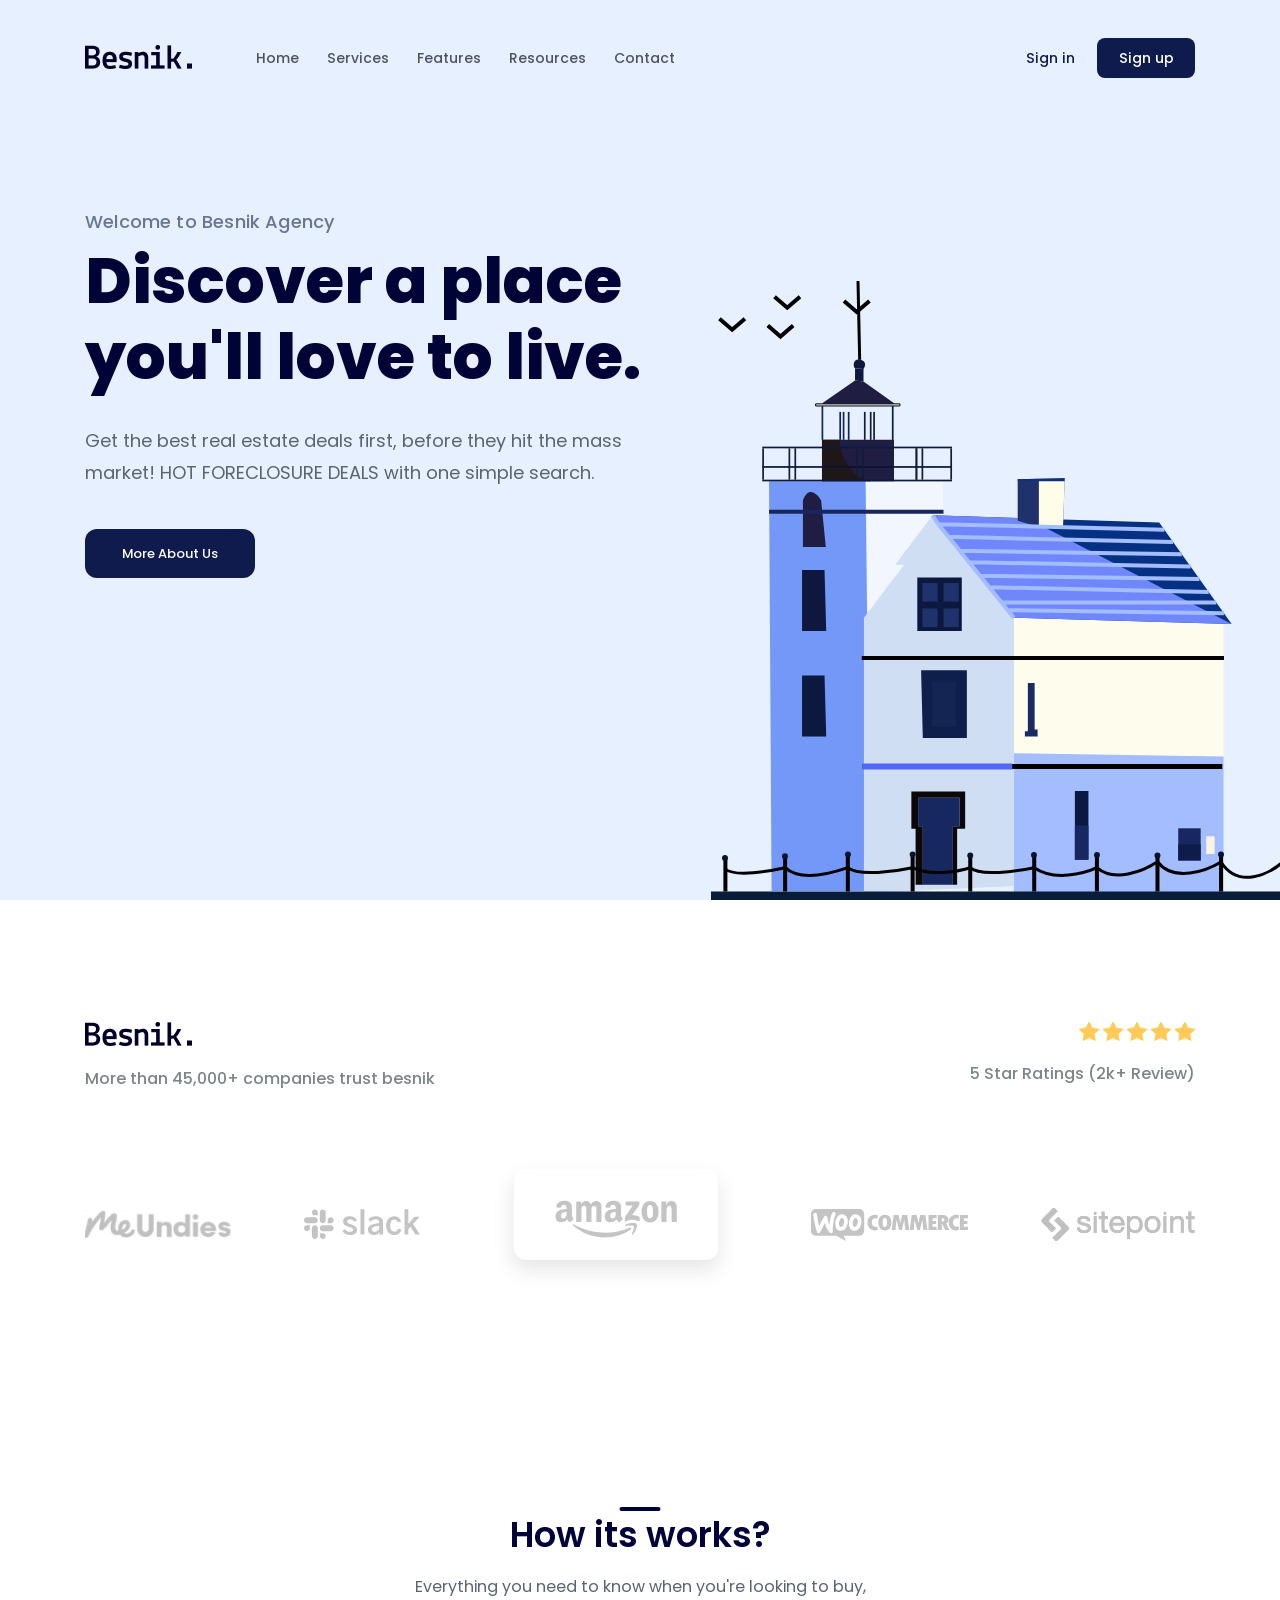
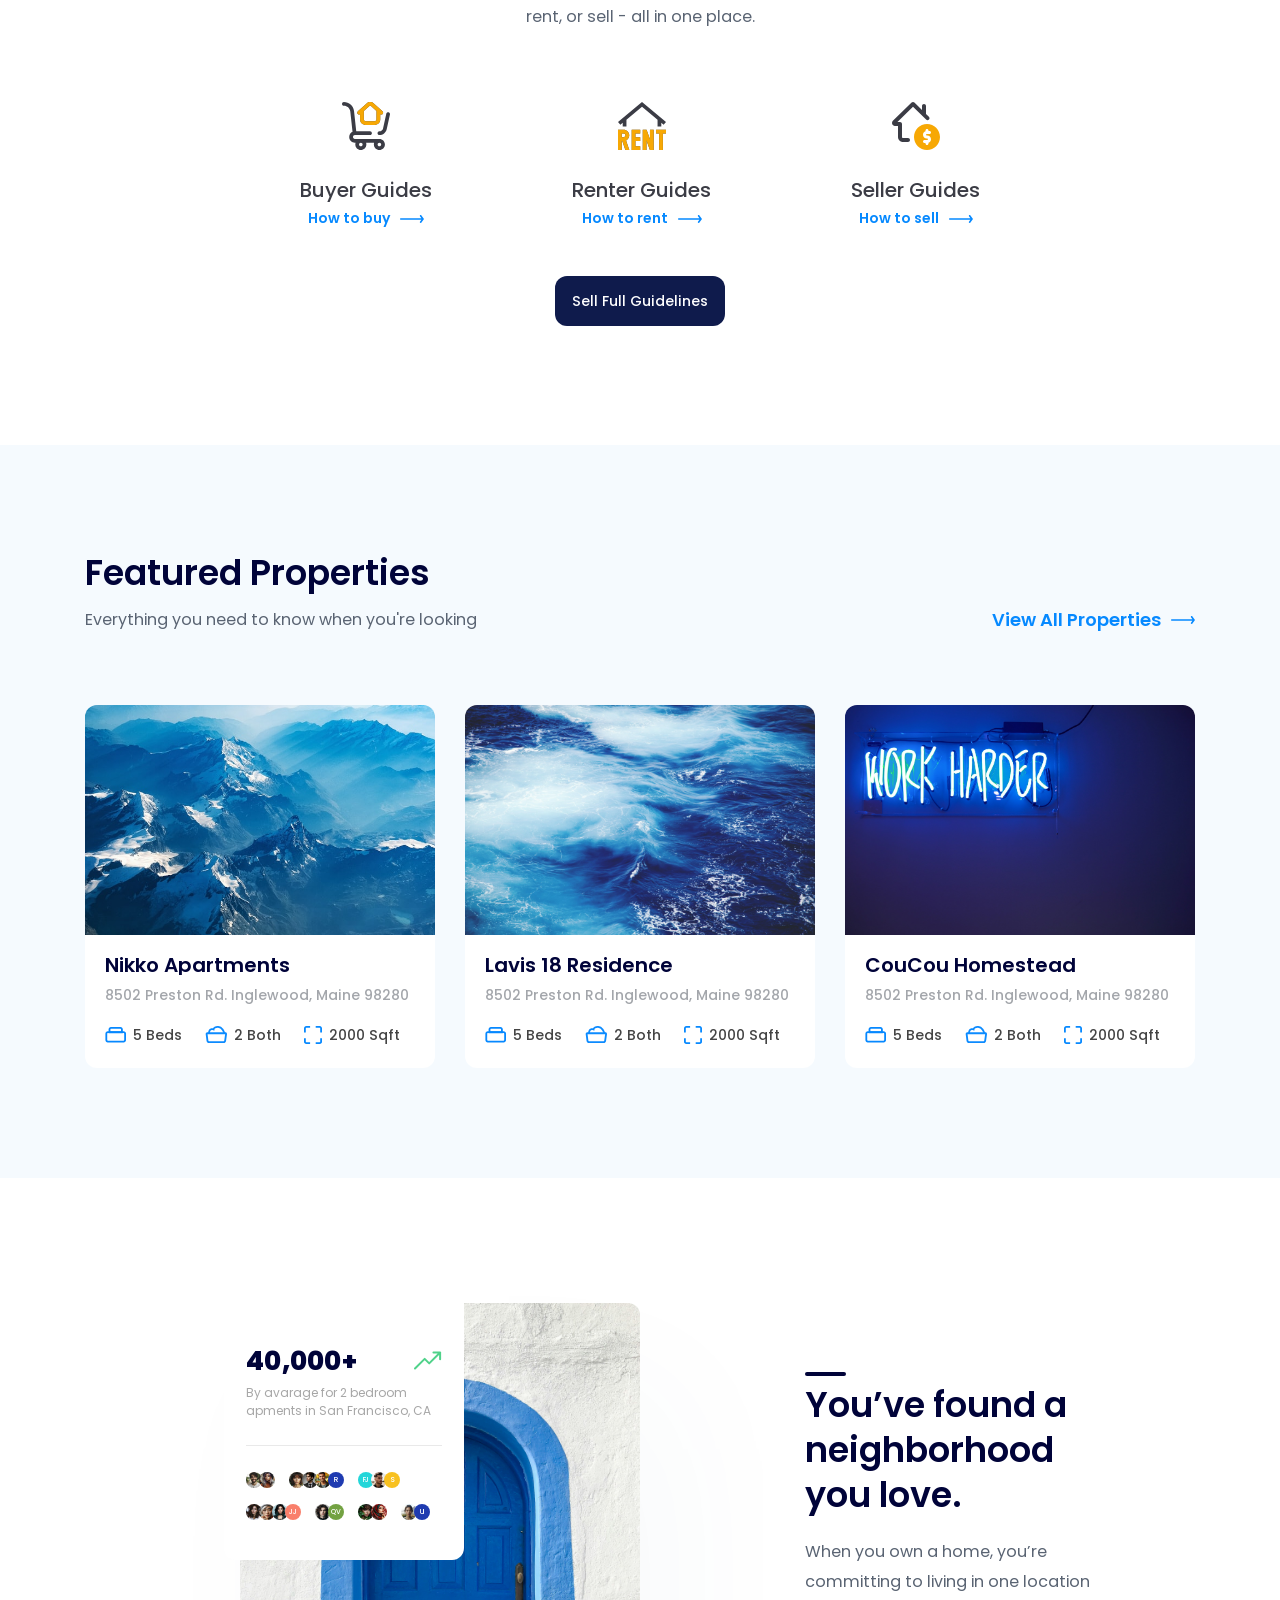
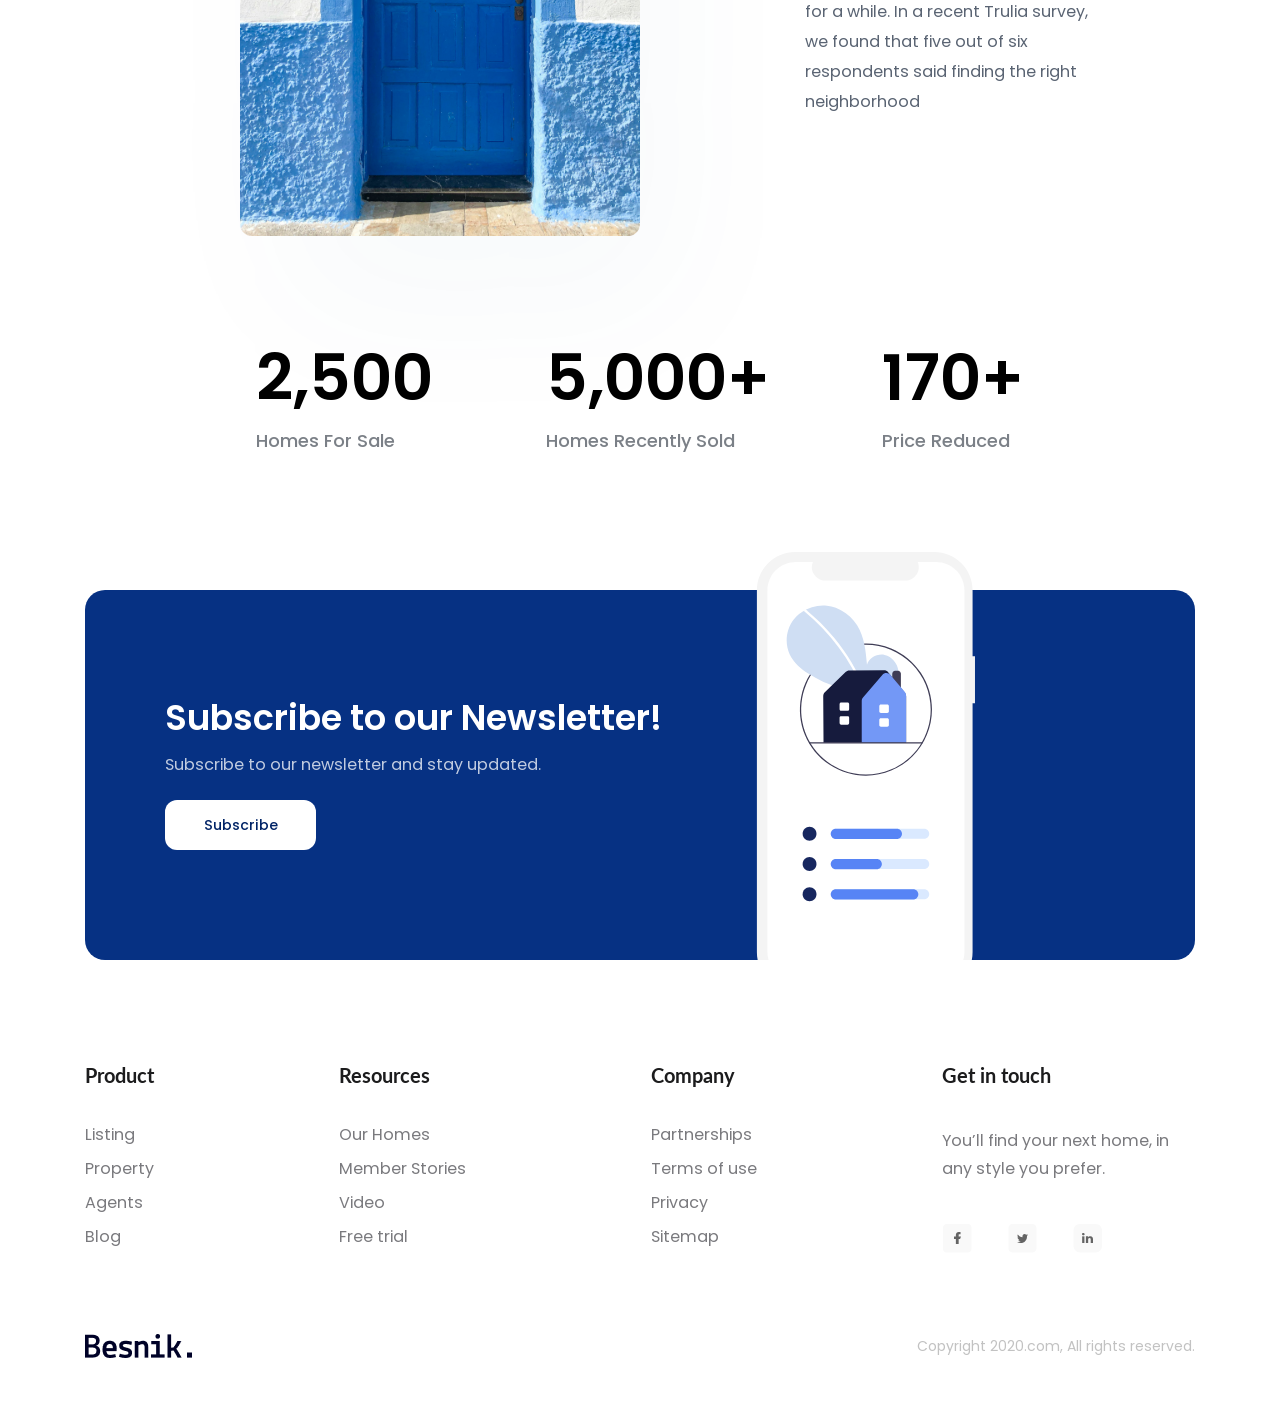
==== index.html @ 9ffd4334 "đẩy file ra ngoài file project" ====
<!DOCTYPE html>
<html lang="en">
    <head>
        <meta charset="UTF-8" />
        <meta name="viewport" content="width=device-width, initial-scale=1.0" />
        <title>F8 Project 01</title>
        <!-- reset CSS -->
        <link rel="stylesheet" href="./assets/css/reset.css" />

        <!-- emmet fonts -->
        <link rel="preconnect" href="https://fonts.googleapis.com" />
        <link rel="preconnect" href="https://fonts.gstatic.com" crossorigin />
        <link
            href="https://fonts.googleapis.com/css2?family=Lato:wght@700&display=swap"
            rel="stylesheet" />

        <link rel="stylesheet" href="./assets/fonts/stylesheet.css" />

        <!-- Style -->
        <link rel="stylesheet" href="./assets/css/styles.css" />
    </head>
    <body>
        <main>
            <!-- Header -->
            <header class="header">
                <div class="content">
                    <nav class="navbar">
                        <!-- Logo -->
                        <a href="#!" class="logo"
                            ><img src="./assets/img/logo.png" alt="Besnik."
                        /></a>

                        <!-- Navigation -->
                        <ul>
                            <li><a href="#!">Home</a></li>
                            <li><a href="#!">Services</a></li>
                            <li><a href="#!">Features</a></li>
                            <li><a href="#!">Resources</a></li>
                            <li><a href="#!">Contact</a></li>
                        </ul>

                        <!-- Action -->
                        <div class="action">
                            <a href="#!" class="action-link">Sign in</a>
                            <a href="#!" class="btn action-btn">Sign up</a>
                        </div>
                    </nav>

                    <div class="hero">
                        <div class="info">
                            <p class="sub-title">Welcome to Besnik Agency</p>
                            <h1 class="title">Discover a place you'll love to live.</h1>
                            <p class="desc">
                                Get the best real estate deals first, before they hit the mass
                                market! HOT FORECLOSURE DEALS with one simple search.
                            </p>
                            <a href="#!" class="btn hero-cta">More About Us</a>
                        </div>

                        <img
                            src="./assets/img/hero-img.svg"
                            alt="Discover a place you'll love to live."
                            class="hero-img" />
                    </div>
                </div>
            </header>

            <!-- Clients -->
            <div class="clients">
                <div class="content">
                    <div class="row">
                        <!-- logo -->
                        <img src="./assets/img/logo.png" alt="Besnik." />

                        <!-- stars -->
                        <div class="stars">
                            <img src="./assets/img/stars.svg" alt="stars" />
                        </div>
                    </div>
                    <div class="row p-row">
                        <p class="desc-left">More than 45,000+ companies trust besnik</p>
                        <p class="desc-right">5 Star Ratings (2k+ Review)</p>
                    </div>
                    <div class="logo">
                        <a href="#!"><img src="./assets/img/MeUndies.svg" alt="MeUndies logo" /></a>
                        <a href="#!"><img src="./assets/img/slack.svg" alt="slack logo" /></a>
                        <a href="#!"><img src="./assets/img/amazon.svg" alt="amazon logo" /></a>
                        <a href="#!"
                            ><img src="./assets/img/WOOCOMMERCE.svg" alt="WOOCOMMERCE logo"
                        /></a>
                        <a href="#!"
                            ><img src="./assets/img/sitepoint.svg" alt="sitepoint logo"
                        /></a>
                    </div>
                </div>
            </div>

            <!-- Guides -->
            <div class="guides">
                <div class="content">
                    <h2 class="sub-title">How its works?</h2>
                    <p class="desc">
                        Everything you need to know when you're looking to buy, rent, or sell - all
                        in one place.
                    </p>

                    <!-- List guide -->
                    <ul class="list-guide">
                        <li class="guide-item">
                            <img src="./assets/img/buyer.svg" alt="" class="icon" />
                            <h3 class="title">Buyer Guides</h3>
                            <a href="#!" class="link"
                                ><span>How to buy</span
                                ><img src="./assets/img/vector.svg" alt="" class="arrow"
                            /></a>
                        </li>
                        <li class="guide-item">
                            <img src="./assets/img/renter.svg" alt="" class="icon" />
                            <h3 class="title">Renter Guides</h3>
                            <a href="#!" class="link"
                                ><span>How to rent</span
                                ><img src="./assets/img/vector.svg" alt="" class="arrow"
                            /></a>
                        </li>
                        <li class="guide-item">
                            <img src="./assets/img/seller.svg" alt="" class="icon" />
                            <h3 class="title">Seller Guides</h3>
                            <a href="#!" class="link"
                                ><span>How to sell</span
                                ><img src="./assets/img/vector.svg" alt="" class="arrow"
                            /></a>
                        </li>
                    </ul>

                    <div class="guide-cta">
                        <a href="#!" class="btn">Sell Full Guidelines</a>
                    </div>
                </div>
            </div>

            <!-- Featured -->
            <div class="featured">
                <div class="content">
                    <header>
                        <h2 class="sub-title">Featured Properties</h2>
                        <div class="row">
                            <p class="desc">Everything you need to know when you're looking</p>
                            <a href="" class="link"
                                ><span>View All Properties</span
                                ><img src="./assets/img/vector.svg" alt="" class="arrow"
                            /></a>
                        </div>
                    </header>
                    <div class="list">
                        <!-- Featured 1 -->
                        <div class="item">
                            <a href="#!"
                                ><img
                                    src="./assets/img/featured-1.jpg"
                                    alt="Nikko Apartments"
                                    class="thumb"
                            /></a>
                            <a href="#!">
                                <div class="body">
                                    <h3 class="title line-clamp">Nikko Apartments</h3>
                                    <p class="desc line-clamp" style="--line-clamp: 3">
                                        8502 Preston Rd. Inglewood, Maine 98280
                                    </p>
                                    <div class="info">
                                        <img src="./assets/img/bed.svg" alt="" class="icon" />
                                        <span class="label">5 Beds</span>

                                        <img src="./assets/img/both.svg" alt="" class="icon" />
                                        <span class="label">2 Both</span>

                                        <img src="./assets/img/Sqft.svg" alt="" class="icon" />
                                        <span class="label">2000 Sqft</span>
                                    </div>
                                </div>
                            </a>
                        </div>

                        <!-- Featured 2 -->
                        <div class="item">
                            <a href="#!"
                                ><img
                                    src="./assets/img/featured-2.jpg"
                                    alt="Lavis 18 Residence"
                                    class="thumb"
                            /></a>
                            <a href="#!">
                                <div class="body">
                                    <h3 class="title line-clamp">Lavis 18 Residence</h3>
                                    <p class="desc line-clamp" style="--line-clamp: 3">
                                        8502 Preston Rd. Inglewood, Maine 98280
                                    </p>
                                    <div class="info">
                                        <img src="./assets/img/bed.svg" alt="" class="icon" />
                                        <span class="label">5 Beds</span>

                                        <img src="./assets/img/both.svg" alt="" class="icon" />
                                        <span class="label">2 Both</span>

                                        <img src="./assets/img/Sqft.svg" alt="" class="icon" />
                                        <span class="label">2000 Sqft</span>
                                    </div>
                                </div>
                            </a>
                        </div>

                        <!-- Featured 3 -->
                        <div class="item">
                            <a href="#!"
                                ><img
                                    src="./assets/img/featured-3.jpg"
                                    alt="CouCou Homestead"
                                    class="thumb"
                            /></a>
                            <a href="#!">
                                <div class="body">
                                    <h3 class="title line-clamp">CouCou Homestead</h3>
                                    <p class="desc line-clamp" style="--line-clamp: 3">
                                        8502 Preston Rd. Inglewood, Maine 98280
                                    </p>
                                    <div class="info">
                                        <img src="./assets/img/bed.svg" alt="" class="icon" />
                                        <span class="label">5 Beds</span>

                                        <img src="./assets/img/both.svg" alt="" class="icon" />
                                        <span class="label">2 Both</span>

                                        <img src="./assets/img/Sqft.svg" alt="" class="icon" />
                                        <span class="label">2000 Sqft</span>
                                    </div>
                                </div>
                            </a>
                        </div>
                    </div>
                </div>
            </div>

            <!-- Stats -->
            <div class="stats">
                <div class="content">
                    <div class="row">
                        <div class="img-block">
                            <img
                                class="image"
                                src="./assets/img/stats.jpg"
                                alt="You’ve found a neighborhood you love." />

                            <!-- Trend -->
                            <div class="stats-trend">
                                <div class="row">
                                    <strong class="value">40,000+</strong>
                                    <img src="./assets/img/trenduparrow.svg" alt="" class="icon" />
                                </div>
                                <p class="desc">
                                    By avarage for 2 bedroom apments in San Francisco, CA
                                </p>
                                <div class="separate"></div>

                                <!-- avatar -->
                                <div class="avatar-block">
                                    <div class="avatar-group">
                                        <img
                                            src="./assets/img/avatar-1.jpg"
                                            alt=""
                                            class="avatar" />
                                        <img
                                            src="./assets/img/avatar-2.jpg"
                                            alt=""
                                            class="avatar" />
                                    </div>
                                    <div class="avatar-group">
                                        <img
                                            src="./assets/img/avatar-3.jpg"
                                            alt=""
                                            class="avatar" />
                                        <img
                                            src="./assets/img/avatar-4.jpg"
                                            alt=""
                                            class="avatar" />
                                        <img
                                            src="./assets/img/avatar-5.jpg"
                                            alt=""
                                            class="avatar" />
                                        <div class="avatar" style="--bg-color: #1f3bb1">R</div>
                                    </div>
                                    <div class="avatar-group">
                                        <div class="avatar" style="--bg-color: #24d6d9">FJ</div>
                                        <img
                                            src="./assets/img/avatar-6.jpg"
                                            alt=""
                                            class="avatar" />
                                        <div class="avatar" style="--bg-color: #f8c120">S</div>
                                    </div>
                                    <div class="avatar-group">
                                        <img
                                            src="./assets/img/avatar-7.jpg"
                                            alt=""
                                            class="avatar" />
                                        <img
                                            src="./assets/img/avatar-8.jpg"
                                            alt=""
                                            class="avatar" />
                                        <img
                                            src="./assets/img/avatar-9.jpg"
                                            alt=""
                                            class="avatar" />
                                        <div class="avatar" style="--bg-color: #f97f6b">JJ</div>
                                    </div>
                                    <div class="avatar-group">
                                        <img
                                            src="./assets/img/avatar-10.jpg"
                                            alt=""
                                            class="avatar" />
                                        <div class="avatar" style="--bg-color: #73a242">QV</div>
                                    </div>
                                    <div class="avatar-group">
                                        <img
                                            src="./assets/img/avatar-11.jpg"
                                            alt=""
                                            class="avatar" />
                                        <img
                                            src="./assets/img/avatar-12.jpg"
                                            alt=""
                                            class="avatar" />
                                    </div>
                                    <div class="avatar-group">
                                        <img
                                            src="./assets/img/avatar-13.jpg"
                                            alt=""
                                            class="avatar" />
                                        <div class="avatar" style="--bg-color: #1f3bb0">UI</div>
                                    </div>
                                </div>
                            </div>
                        </div>
                        <div class="info">
                            <h2 class="sub-title">You’ve found a neighborhood you love.</h2>
                            <p class="desc">
                                When you own a home, you’re committing to living in one location for
                                a while. In a recent Trulia survey, we found that five out of six
                                respondents said finding the right neighborhood
                            </p>
                        </div>
                    </div>

                    <div class="row row-qty">
                        <div class="qty-item">
                            <strong class="qty">2,500</strong>
                            <p class="qty-desc">Homes For Sale</p>
                        </div>
                        <div class="qty-item">
                            <strong class="qty">5,000+</strong>
                            <p class="qty-desc">Homes Recently Sold</p>
                        </div>
                        <div class="qty-item">
                            <strong class="qty">170+</strong>
                            <p class="qty-desc">Price Reduced</p>
                        </div>
                    </div>
                </div>
            </div>

            <!-- Subscription -->
            <div class="subscription">
                <div class="content">
                    <div class="body">
                        <div class="info">
                            <h2 class="sub-title line-clamp">Subscribe to our Newsletter!</h2>
                            <p class="desc line-clamp" style="--line-clamp: 3">
                                Subscribe to our newsletter and stay updated.
                            </p>
                            <a href="#!" class="btn">Subscribe</a>
                        </div>
                        <img src="./assets/img/home-phone.svg" alt="Subscribe to our Newsletter!" />
                    </div>
                </div>
            </div>

            <!-- Footer -->
            <footer class="footer">
                <div class="content">
                    <div class="row row-top">
                        <!-- product -->
                        <div class="column">
                            <h3 class="heading">Product</h3>
                            <ul class="list">
                                <li class="item"><a href="#!">Listing</a></li>
                                <li class="item"><a href="#!">Property</a></li>
                                <li class="item"><a href="#!">Agents</a></li>
                                <li class="item"><a href="#!">Blog</a></li>
                            </ul>
                        </div>

                        <!-- resources -->
                        <div class="column">
                            <h3 class="heading">Resources</h3>
                            <ul class="list">
                                <li class="item"><a href="#!">Our Homes</a></li>
                                <li class="item"><a href="#!">Member Stories</a></li>
                                <li class="item"><a href="#!">Video</a></li>
                                <li class="item"><a href="#!">Free trial</a></li>
                            </ul>
                        </div>

                        <!-- company -->
                        <div class="column">
                            <h3 class="heading">Company</h3>
                            <ul class="list">
                                <li class="item"><a href="#!">Partnerships</a></li>
                                <li class="item"><a href="#!">Terms of use</a></li>
                                <li class="item"><a href="#!">Privacy</a></li>
                                <li class="item"><a href="#!">Sitemap</a></li>
                            </ul>
                        </div>

                        <!-- get in touch -->
                        <div class="column">
                            <h3 class="heading">Get in touch</h3>
                            <p class="desc">You’ll find your next home, in any style you prefer.</p>
                            <div class="social">
                                <a href="#!" class="social-link">
                                    <img src="./assets/img/Facebook-icon.svg" alt="facebook" />
                                </a>
                                <a href="#!" class="social-link">
                                    <img src="./assets/img/twitter-icon.svg" alt="twitter" />
                                </a>
                                <a href="#!" class="social-link">
                                    <img src="./assets/img/lindedin-icon.svg" alt="linkedin" />
                                </a>
                            </div>
                        </div>
                    </div>

                    <div class="row row-bottom">
                        <img src="./assets/img/logo.png" alt="Besnik." class="logo" />
                        <p class="copyright">Copyright 2020.com, All rights reserved.</p>
                    </div>
                </div>
            </footer>
        </main>
    </body>
</html>
---- assets/fonts/stylesheet.css ----
/* ============ Poppins ============= */

@font-face {
    font-family: 'Poppins';
    src: url('poppins/Poppins-BlackItalic.woff2') format('woff2'),
        url('poppins/Poppins-BlackItalic.woff') format('woff');
    font-weight: 900;
    font-style: italic;
    font-display: swap;
}

@font-face {
    font-family: 'Poppins';
    src: url('poppins/Poppins-Bold.woff2') format('woff2'),
        url('poppins/Poppins-Bold.woff') format('woff');
    font-weight: bold;
    font-style: normal;
    font-display: swap;
}

@font-face {
    font-family: 'Poppins';
    src: url('poppins/Poppins-BoldItalic.woff2') format('woff2'),
        url('poppins/Poppins-BoldItalic.woff') format('woff');
    font-weight: bold;
    font-style: italic;
    font-display: swap;
}

@font-face {
    font-family: 'Poppins';
    src: url('poppins/Poppins-ExtraBold.woff2') format('woff2'),
        url('poppins/Poppins-ExtraBold.woff') format('woff');
    font-weight: bold;
    font-style: normal;
    font-display: swap;
}

@font-face {
    font-family: 'Poppins';
    src: url('poppins/Poppins-ExtraBoldItalic.woff2') format('woff2'),
        url('poppins/Poppins-ExtraBoldItalic.woff') format('woff');
    font-weight: bold;
    font-style: italic;
    font-display: swap;
}

@font-face {
    font-family: 'Poppins';
    src: url('poppins/Poppins-ExtraLight.woff2') format('woff2'),
        url('poppins/Poppins-ExtraLight.woff') format('woff');
    font-weight: 200;
    font-style: normal;
    font-display: swap;
}

@font-face {
    font-family: 'Poppins';
    src: url('poppins/Poppins-ExtraLightItalic.woff2') format('woff2'),
        url('poppins/Poppins-ExtraLightItalic.woff') format('woff');
    font-weight: 200;
    font-style: italic;
    font-display: swap;
}

@font-face {
    font-family: 'Poppins';
    src: url('poppins/Poppins-Italic.woff2') format('woff2'),
        url('poppins/Poppins-Italic.woff') format('woff');
    font-weight: normal;
    font-style: italic;
    font-display: swap;
}

@font-face {
    font-family: 'Poppins';
    src: url('poppins/Poppins-Light.woff2') format('woff2'),
        url('poppins/Poppins-Light.woff') format('woff');
    font-weight: 300;
    font-style: normal;
    font-display: swap;
}

@font-face {
    font-family: 'Poppins';
    src: url('poppins/Poppins-LightItalic.woff2') format('woff2'),
        url('poppins/Poppins-LightItalic.woff') format('woff');
    font-weight: 300;
    font-style: italic;
    font-display: swap;
}

@font-face {
    font-family: 'Poppins';
    src: url('poppins/Poppins-Medium.woff2') format('woff2'),
        url('poppins/Poppins-Medium.woff') format('woff');
    font-weight: 500;
    font-style: normal;
    font-display: swap;
}

@font-face {
    font-family: 'Poppins';
    src: url('poppins/Poppins-MediumItalic.woff2') format('woff2'),
        url('poppins/Poppins-MediumItalic.woff') format('woff');
    font-weight: 500;
    font-style: italic;
    font-display: swap;
}

@font-face {
    font-family: 'Poppins';
    src: url('poppins/Poppins-Regular.woff2') format('woff2'),
        url('poppins/Poppins-Regular.woff') format('woff');
    font-weight: normal;
    font-style: normal;
    font-display: swap;
}

@font-face {
    font-family: 'Poppins';
    src: url('poppins/Poppins-SemiBold.woff2') format('woff2'),
        url('poppins/Poppins-SemiBold.woff') format('woff');
    font-weight: 600;
    font-style: normal;
    font-display: swap;
}

@font-face {
    font-family: 'Poppins';
    src: url('poppins/Poppins-SemiBoldItalic.woff2') format('woff2'),
        url('poppins/Poppins-SemiBoldItalic.woff') format('woff');
    font-weight: 600;
    font-style: italic;
    font-display: swap;
}

@font-face {
    font-family: 'Poppins';
    src: url('poppins/Poppins-Thin.woff2') format('woff2'),
        url('poppins/Poppins-Thin.woff') format('woff');
    font-weight: 100;
    font-style: normal;
    font-display: swap;
}

@font-face {
    font-family: 'Poppins';
    src: url('poppins/Poppins-ThinItalic.woff2') format('woff2'),
        url('poppins/Poppins-ThinItalic.woff') format('woff');
    font-weight: 100;
    font-style: italic;
    font-display: swap;
}

@font-face {
    font-family: 'Poppins';
    src: url('poppins/Poppins-Black.woff2') format('woff2'),
        url('poppins/Poppins-Black.woff') format('woff');
    font-weight: 900;
    font-style: normal;
    font-display: swap;
}
---- assets/css/styles.css ----
* {
    box-sizing: border-box;
}

:root {
    --primary-color: #0F1B4C;
}

html {
    font-size: 62.5%;
}

body {
    font-size: 1.6rem;
    font-family: "Poppins", "sans-serif";
}

/* Common */
a {
    text-decoration: none;
}

.line-clamp {
    display: -webkit-box;
    -webkit-line-clamp: (--line-clamp, 2);
    -webkit-box-orient: vertical;
    overflow: hidden;
}

.content {
    width: 1110px;
    max-width: calc(100% - 48px);
    margin-left: auto;
    margin-right: auto;
}

.btn {
    display: inline-block;
    min-width: 98px;
    flex-shrink: 0;
    border-radius: 12px;
    background: var(--primary-color);
    color: #FFF;
    text-align: center;
    font-size: 1.4rem;
    font-weight: 500;
    padding: 18px 16px;
}

.btn:hover {
    opacity: 0.8;
}

/* ===== Header ===== */

.header {
    height: 100vh;
    position: relative;
    background-color: #E6F0FF;
}

.navbar {
    display: flex;
    align-items: center;
    padding-top: 38px;
}

.navbar ul {
    display: flex;
    margin-left: 50px;
}

.navbar .action {
    margin-left: auto;
}

.navbar ul a {
    font-size: 1.4rem;
    font-weight: 500;
    color: #4F5361;
    padding: 8px 14px;
}

.navbar ul a:hover {
    text-decoration: underline;
}

.navbar .action-link {
    color: var(--primary-color);
    font-size: 1.4rem;
    font-weight: 500;
}

.navbar .action-btn {
    padding: 13px 16px;
    margin-left: 18px;
    border-radius: 8px;
}

.hero {
    margin-top: 130px;
}

.hero .info {
    width: 51%;
}

.hero .sub-title {
    color: #687691;
    font-size: 1.8rem;
    font-weight: 500;
    line-height: 1.5;
    letter-spacing: 0.018rem; 
}

.hero .title {
    color: #000336;
    font-size: 6.3rem;
    font-weight: 650;
    line-height: 7.6rem;
    margin-top: 8px;
}

.hero .desc {
    color: #5A6473;
    font-size: 1.8rem;
    font-weight: 400;
    line-height: 3.2rem;
    margin-top: 3rem;
}

.hero-cta {
    min-width: 17rem;
    margin-top: 4rem;
    font-size: 1.3rem;
}

.hero-img {
    position: absolute;
    right: calc((100vw - 1110px) / 2 - 100px);
    bottom: 0;    
}


/* ===== Clients ===== */

.clients {
    margin-top: 7.9rem;
    padding: 4.3rem 0 6.4rem;
}

.clients .row {
    display: flex;
    justify-content: space-between;
}

.clients .p-row {
    color: #7D8589;
    font-size: 1.6rem;
    font-weight: 500;
    line-height: 2rem;
}

.clients .desc-left {
    margin-top: 2.3rem;
}

.clients .desc-right {
    margin-top: 1.8rem;
}

.clients .logo {
    display: flex;
    align-items: center;
    justify-content: space-between;
    margin-top: 7rem;
}

/* ===== Guides ===== */

.guides {
    margin-top: 8.1rem;
    padding: 7.9rem 0;
}

.guides .sub-title {
    color: #000339;
    position: relative;
    text-align: center;
    font-size: 3.5rem;
    font-weight: 600;
    line-height: 3.5rem;
}

.guides .sub-title::before {
    position: absolute;
    content: "";
    display: inline-block;
    top: -1rem;
    left: 50%;
    transform: translateX(-50%);
    width: 4.1rem;
    height: 0.4rem;
    border-radius: 1.2rem;
    background: #000339;
}

.guides .desc {
    width: 45.9rem;
    max-width: 100%;
    margin: 2rem auto 0;
    color: #5A6473;
    text-align: center;
    font-size: 1.6rem;
    font-weight: 400;
    line-height: 3rem;
}

.list-guide {
    display: flex;
    justify-content: center;
    margin-top: 7rem;
}

.guide-item {
    text-align: center;
    margin: 0   7rem;
}

.guide-item .title {
    margin-top: 2.6rem;
    color: #3B3C45;
    font-size: 2rem;
    font-weight: 500;
    line-height: 2.2rem;
}

.guide-item .link {
    display: inline-block;
    margin-top: 1rem;
    color: #0689FF;
    font-size: 1.4rem;
    font-weight: 600;
}

.guide-item .arrow {
    margin-left: 1rem;
}

.guide-cta {
    display: flex;
    justify-content: center;
    margin-top: 5rem;
}

.guide-cta .btn {
    min-width: 170px;
}

/* ===== Featured ===== */

.featured {
    margin-top: 4rem;
    padding: 11rem 0;
    background: #F5FAFE;
}

.featured .sub-title {
    color: #000339;
    font-size: 3.5rem;
    font-weight: 600;
    line-height: 3.5rem;
}

.featured .row {
    display: flex;
    justify-content: space-between;
    margin-top: 1.5rem;
}

.featured .row .desc {
    color: #5A6473;
    font-size: 1.6rem;
    font-weight: 400;
    line-height: 3rem;
}

.featured .row .link {
    display: flex;
    align-items: center;
    color: #0689FF;
    font-size: 1.8rem;
    font-weight: 600;
}

.featured .link .arrow {
    margin-left: 1rem;
}

.featured .list {
    display: flex;
    gap: 3rem;
    margin-top: 7rem;
}

.featured .item {
    flex: 1;
    background-color: #FFF;
    border-radius: 1.2rem;
}

.featured .item .thumb {
    width: 100%;
    height: 23rem;
    object-fit: cover;
    border-top-right-radius: 1.2rem;
    border-top-left-radius: 1.2rem;
}

.featured .item .body {
    padding: 1.7rem 2rem 2.4rem;
}

.featured .item .title {
    color: #000339;
    font-size: 2rem;
    font-weight: 600;
    line-height: 2rem;
}

.featured .item .desc {
    margin-top: 1rem;
    color: #A3A6AB;
    font-size: 1.4rem;
    font-weight: 500;
    line-height: normal;
    word-break: break-all;
}

.featured .item .info {
    display: flex;
    align-items: center;
    margin-top: 2rem;
}

.featured .item .icon:not(:first-child) {
    margin-left: 2.3rem;
}

.featured .item .label {
    margin-left: 0.7rem;
    color: #444;
    font-size: 1.4rem;
    font-weight: 500;
}

/* ===== Stats ===== */

.stats {
    margin-top: 7.5rem;
    padding: 5rem 20rem;
}

.stats .content {
    width: 104.8rem;
}

.stats .row {
    display: flex;
}

.stats .img-block,
.stats .info {
    width: 50%;
}

.stats .img-block {
    position: relative;
}

.stats .img-block .image {
    width: 40rem;
    hight: 46rem;
    object-fit: cover;
    border-radius: 1.2rem;
    background: url(<path-to-image>) lightgray 0px -79.595px / 100% 117.792% no-repeat;
    box-shadow: 40px 80px 155px 0px rgba(30, 103, 113, 0.03);
    display: block;
    margin-left: auto;
}

.stats-trend {
    position: absolute;
    top: 0;
    left: 0;
    width: 24rem;
    padding: 45px 22px 40px;
    border-radius: 0rem 0rem 1.2rem 1.2rem;
    background: #FfF;
}

.stats-trend .value {
    color: #000339;
    font-size: 2.6rem;
    font-weight: 700;
    line-height: 2.6rem;
    letter-spacing: 0.026rem;
}

.stats-trend .icon {
    margin-left: auto;
}

.stats-trend .desc {
    margin-top: 1rem;
    color: #A7A7A7;
    font-size: 1.2rem;
    font-weight: 400;
    line-height: 1.8rem;
}

.stats-trend .separate {
    margin-top: 2.5rem;
    height: 0.12rem;
    background: #E9E9E9;
}

.stats .avatar-block {
    display: flex;
    flex-wrap: wrap;
    gap: 16px 14px;
    margin-top: 26px;
}

.stats .avatar-group {
    display: flex;
}

.stats .avatar {
    width: 16px;
    height: 16px;
    margin-left: -3px;
    object-fit: cover;
    border-radius: 50%;
    background: var(--bg-color, #fff);
    font-weight: 450;
    font-size: 0.7rem;
    line-height: 16px;
    text-align: center;
    letter-spacing: -0.02em;
    color: #ffffff;
}

.stats .avatar:first-child {
    margin-left: 0;
}

.stats .info {
    padding: 79px 0 0 165px;
}

.stats .sub-title {
    position: relative;
    width: 27rem;
    color: #000339;
    font-size: 3.5rem;
    font-weight: 600;
    line-height: 4.5rem;
}

.stats .sub-title::before {
    position: absolute;
    content: "";
    left: auto;
    top: -1rem;
    width: 4.1rem;
    height: 0.4rem;
    display: block;
    border-radius: 1.2rem;
    background: #000339;
}

.stats .info .desc {
    margin-top: 2rem;
    color: #5A6473;
    width: 30.9rem;
    font-size: 1.6rem;
    font-weight: 400;
    line-height: 3rem;
}

.stats .row-qty {
    margin-top: 11rem;
    justify-content: space-between;
    padding: 0  3.2rem;
}

.stats .qty {
    color: #000;
    font-size: 6.4rem;
    font-weight: 600;
}

.stats .qty-desc {
    margin-top: 2.2rem;
    color: #7B8087;
    font-size: 1.8rem;
    font-weight: 500;
}

/* ===== Subscription ===== */

.subscription {
    margin-top: 9rem;
}

.subscription .body {
    position: relative;
    display: flex;
    align-items: center;
    height: 37rem;
    border-radius: 2rem;
    background: #063183;
}

.subscription .info {
    width: 67rem;
    padding: 0 8rem;
}

.subscription .sub-title {
    color: #FFF;
    font-size: 3.5rem;
    font-weight: 600;
    line-height: 3.5rem;
}

.subscription .desc {
    margin-top: 1.5rem;
    color: #FFF;
    font-size: 1.6rem;
    font-weight: 400;
    line-height: 3rem;
    opacity: 0.75;
}

.subscription .info .btn {
    margin-top: 2rem;
    min-width: 15.1rem;
    background: #FFF;
    color: #002366;
}

.subscription img {
    position: absolute;
    bottom: 0;
    right: 22rem;
}

/* ===== Footer ===== */

.footer {
    margin-top: 5.5rem;
    padding: 5rem 0 5.5rem;
}

.footer .row {
    display: flex;
}

.footer .row-top {
    gap: 18.5rem;
}

.footer .heading {
    color: #1C1C1D;
    font-family: "Lato", "sans-serif";
    font-size: 2rem;
    font-weight: 700;
}

.footer .list, .footer .desc {
    margin-top: 4.2rem;
}

.footer .item {
    margin-top: 1.8rem;
}

.footer .item a, .footer .desc {
    color: #7A7A7E;
    font-size: 1.6rem;
    font-weight: 400;
    white-space: nowrap;
}

.footer .desc {
    white-space: normal;
    line-height: 2.8rem;
}

.footer .social {
    display: flex;
    margin-top: 4rem;
}

.footer .social-link {
    display: flex;
    justify-content: center;
    align-items: center;
    margin-right: 3.5rem;
    width: 3rem;
    height: 3rem;
    border-radius: 3px;
}

.footer .social-link:hover {
    background: #ebebeb;
    border-radius: 3px;
}

.footer .row-bottom {
    display: flex;
    align-items: center;
    justify-content: space-between;
    margin-top: 81px;
}

.footer .copyright {
    font-weight: 400;
    font-size: 1.4rem;
    color: #c2c2c2;
}
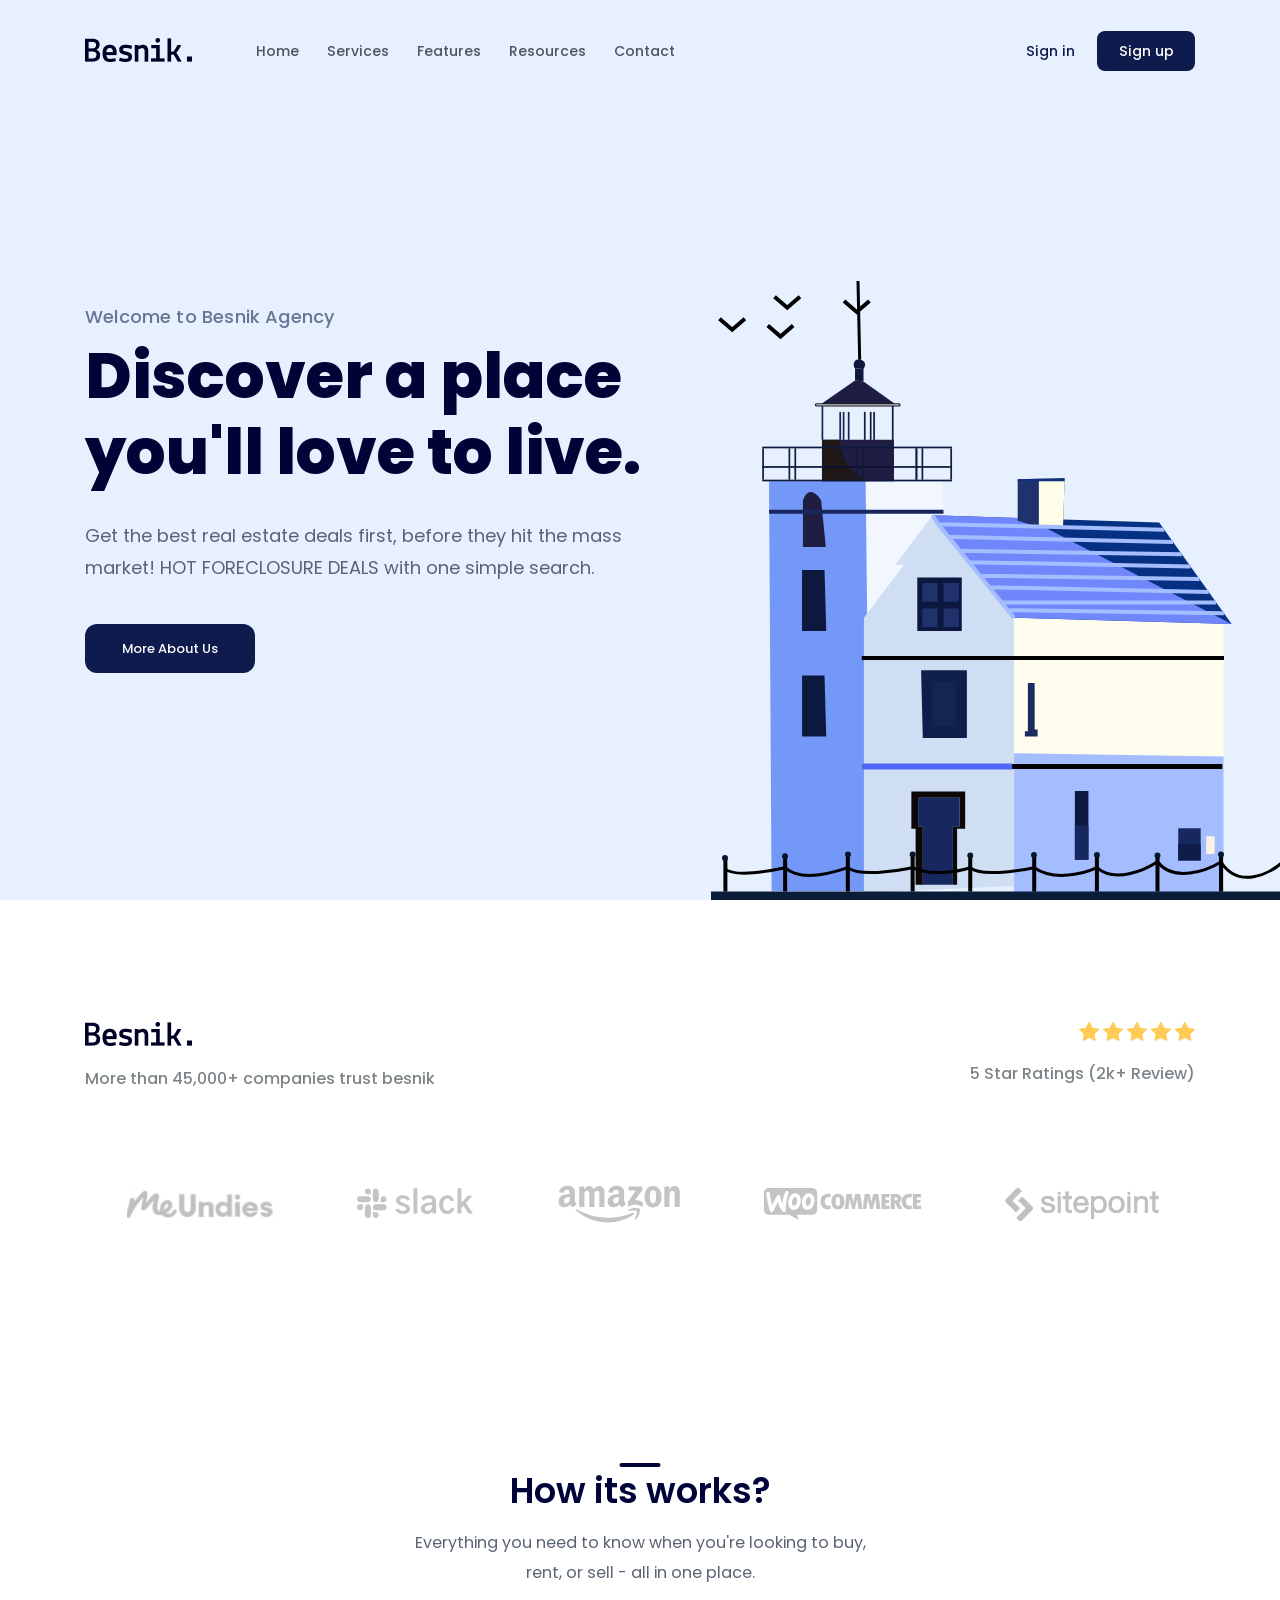
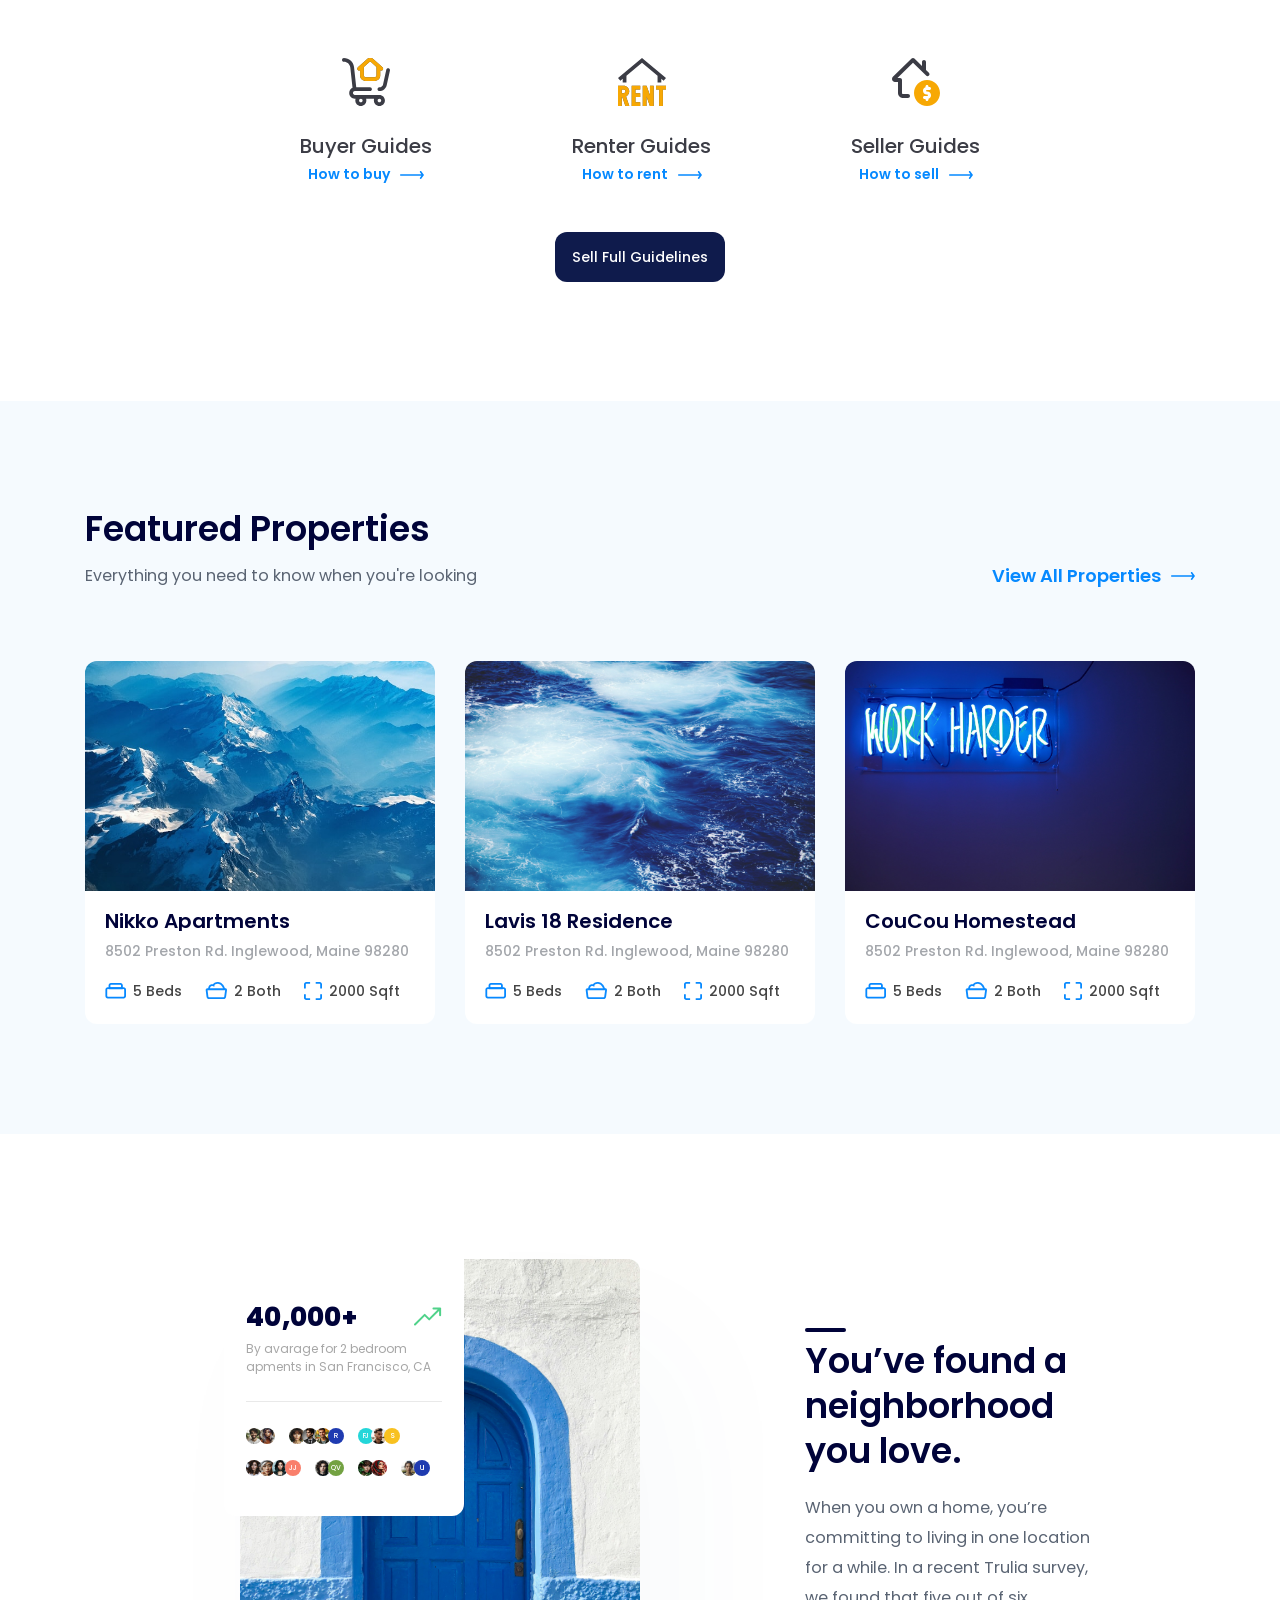
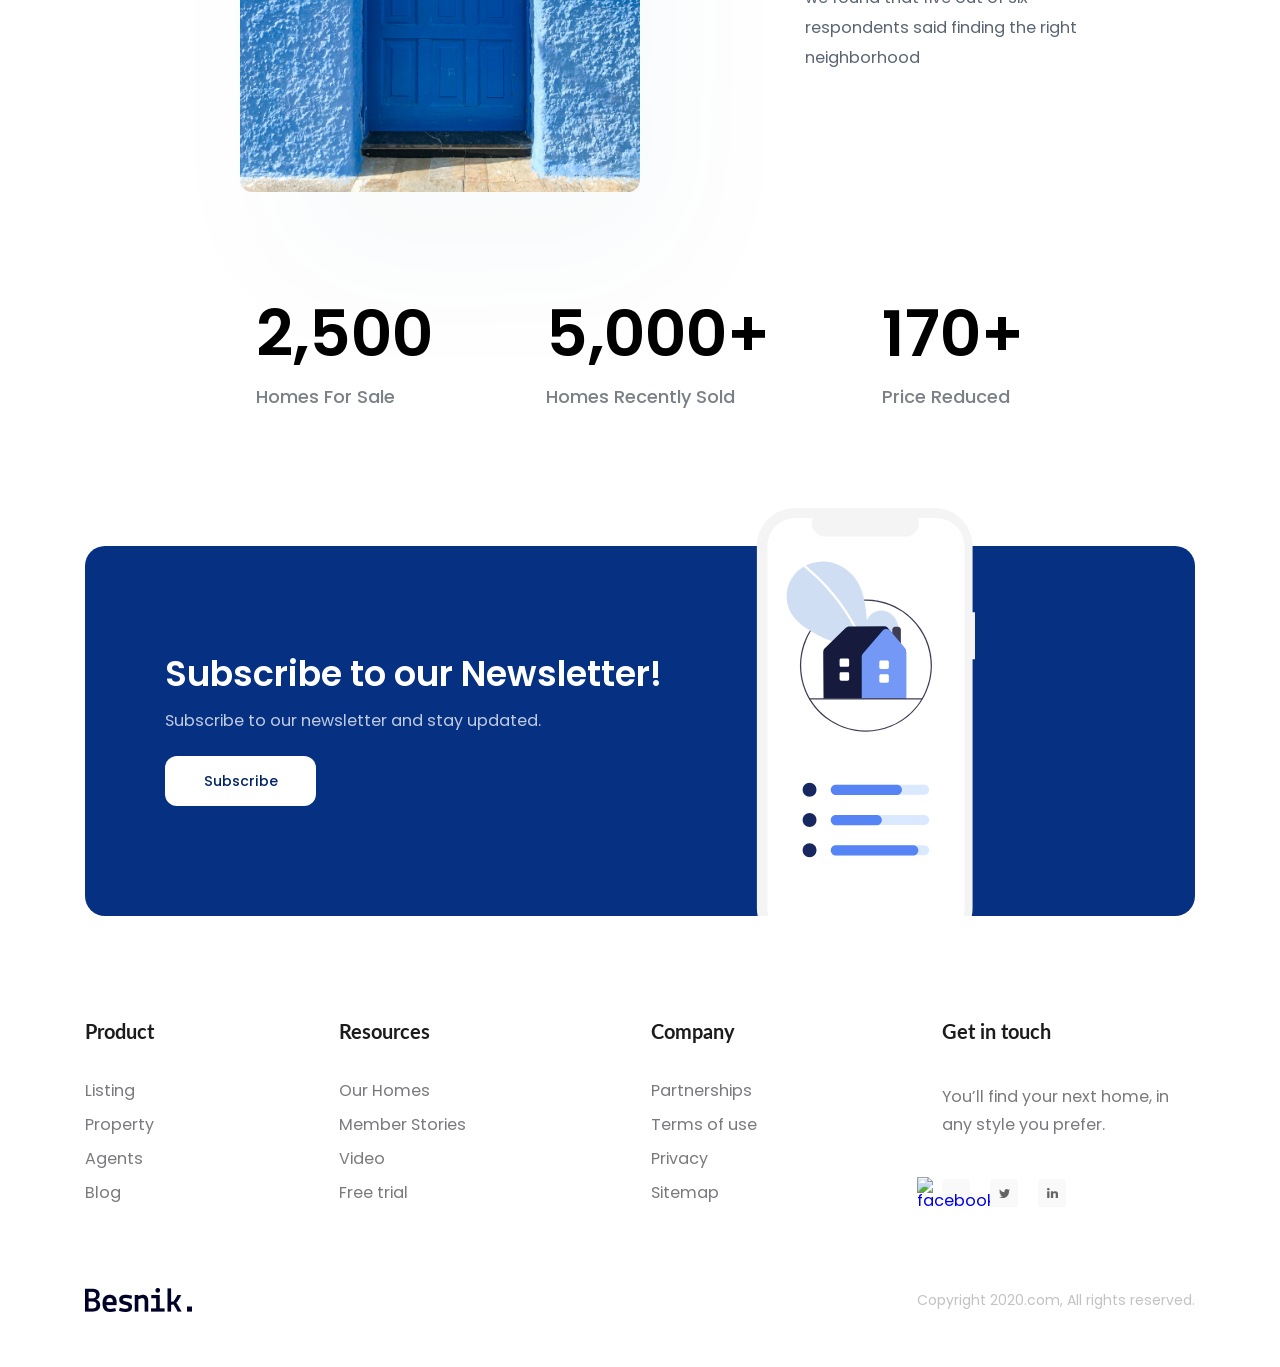
==== commit 3d6ee744: "fix bug and add favicon" ====
--- a/index.html
+++ b/index.html
@@ -4,6 +4,45 @@
         <meta charset="UTF-8" />
         <meta name="viewport" content="width=device-width, initial-scale=1.0" />
         <title>F8 Project 01</title>
+
+        <!-- favicon -->
+        <link rel="apple-touch-icon" sizes="57x57" href="./assets/favicon/apple-icon-57x57.png" />
+        <link rel="apple-touch-icon" sizes="60x60" href="./assets/favicon/apple-icon-60x60.png" />
+        <link rel="apple-touch-icon" sizes="72x72" href="./assets/favicon/apple-icon-72x72.png" />
+        <link rel="apple-touch-icon" sizes="76x76" href="./assets/favicon/apple-icon-76x76.png" />
+        <link
+            rel="apple-touch-icon"
+            sizes="114x114"
+            href="./assets/favicon/apple-icon-114x114.png" />
+        <link
+            rel="apple-touch-icon"
+            sizes="120x120"
+            href="./assets/favicon/apple-icon-120x120.png" />
+        <link
+            rel="apple-touch-icon"
+            sizes="144x144"
+            href="./assets/favicon/apple-icon-144x144.png" />
+        <link
+            rel="apple-touch-icon"
+            sizes="152x152"
+            href="./assets/favicon/apple-icon-152x152.png" />
+        <link
+            rel="apple-touch-icon"
+            sizes="180x180"
+            href="./assets/favicon/apple-icon-180x180.png" />
+        <link
+            rel="icon"
+            type="image/png"
+            sizes="192x192"
+            href="./assets/favicon/android-icon-192x192.png" />
+        <link rel="icon" type="image/png" sizes="32x32" href="./assets/favicon/favicon-32x32.png" />
+        <link rel="icon" type="image/png" sizes="96x96" href="./assets/favicon/favicon-96x96.png" />
+        <link rel="icon" type="image/png" sizes="16x16" href="./assets/favicon/favicon-16x16.png" />
+        <link rel="manifest" href="./assets/favicon/manifest.json" />
+        <meta name="msapplication-TileColor" content="#ffffff" />
+        <meta name="msapplication-TileImage" content="./assets/favicon/ms-icon-144x144.png" />
+        <meta name="theme-color" content="#ffffff" />
+
         <!-- reset CSS -->
         <link rel="stylesheet" href="./assets/css/reset.css" />
 
@@ -13,57 +52,57 @@
         <link
             href="https://fonts.googleapis.com/css2?family=Lato:wght@700&display=swap"
             rel="stylesheet" />
-
         <link rel="stylesheet" href="./assets/fonts/stylesheet.css" />
 
         <!-- Style -->
         <link rel="stylesheet" href="./assets/css/styles.css" />
     </head>
     <body>
+        <!-- Header -->
+        <header class="fixed-header">
+            <div class="content">
+                <nav class="navbar">
+                    <!-- Logo -->
+                    <a href="/" class="logo"><img src="./assets/img/logo.png" alt="Besnik." /></a>
+
+                    <!-- Navigation -->
+                    <ul>
+                        <li><a href="#">Home</a></li>
+                        <li><a href="#services">Services</a></li>
+                        <li><a href="#features">Features</a></li>
+                        <li><a href="#resources">Resources</a></li>
+                        <li><a href="#contact">Contact</a></li>
+                    </ul>
+
+                    <!-- Action -->
+                    <div class="action">
+                        <a href="#!" class="action-link">Sign in</a>
+                        <a href="#!" class="btn action-btn">Sign up</a>
+                    </div>
+                </nav>
+            </div>
+        </header>
+
         <main>
-            <!-- Header -->
-            <header class="header">
-                <div class="content">
-                    <nav class="navbar">
-                        <!-- Logo -->
-                        <a href="#!" class="logo"
-                            ><img src="./assets/img/logo.png" alt="Besnik."
-                        /></a>
-
-                        <!-- Navigation -->
-                        <ul>
-                            <li><a href="#!">Home</a></li>
-                            <li><a href="#!">Services</a></li>
-                            <li><a href="#!">Features</a></li>
-                            <li><a href="#!">Resources</a></li>
-                            <li><a href="#!">Contact</a></li>
-                        </ul>
-
-                        <!-- Action -->
-                        <div class="action">
-                            <a href="#!" class="action-link">Sign in</a>
-                            <a href="#!" class="btn action-btn">Sign up</a>
-                        </div>
-                    </nav>
-
-                    <div class="hero">
-                        <div class="info">
-                            <p class="sub-title">Welcome to Besnik Agency</p>
-                            <h1 class="title">Discover a place you'll love to live.</h1>
-                            <p class="desc">
-                                Get the best real estate deals first, before they hit the mass
-                                market! HOT FORECLOSURE DEALS with one simple search.
-                            </p>
-                            <a href="#!" class="btn hero-cta">More About Us</a>
-                        </div>
-
-                        <img
-                            src="./assets/img/hero-img.svg"
-                            alt="Discover a place you'll love to live."
-                            class="hero-img" />
-                    </div>
-                </div>
-            </header>
+            <!-- Hero -->
+            <div class="hero-wrap">
+                <div class="content">
+                    <div class="info">
+                        <p class="sub-title">Welcome to Besnik Agency</p>
+                        <h1 class="title">Discover a place you'll love to live.</h1>
+                        <p class="desc">
+                            Get the best real estate deals first, before they hit the mass market!
+                            HOT FORECLOSURE DEALS with one simple search.
+                        </p>
+                        <a href="#!" class="btn hero-cta">More About Us</a>
+                    </div>
+
+                    <img
+                        src="./assets/img/hero-img.svg"
+                        alt="Discover a place you'll love to live."
+                        class="hero-img" />
+                </div>
+            </div>
 
             <!-- Clients -->
             <div class="clients">
@@ -84,7 +123,9 @@
                     <div class="logo">
                         <a href="#!"><img src="./assets/img/MeUndies.svg" alt="MeUndies logo" /></a>
                         <a href="#!"><img src="./assets/img/slack.svg" alt="slack logo" /></a>
-                        <a href="#!"><img src="./assets/img/amazon.svg" alt="amazon logo" /></a>
+                        <a href="#!"
+                            ><img src="./assets/img/amazon-logo.svg" alt="amazon logo"
+                        /></a>
                         <a href="#!"
                             ><img src="./assets/img/WOOCOMMERCE.svg" alt="WOOCOMMERCE logo"
                         /></a>
@@ -96,7 +137,7 @@
             </div>
 
             <!-- Guides -->
-            <div class="guides">
+            <div id="services" class="guides">
                 <div class="content">
                     <h2 class="sub-title">How its works?</h2>
                     <p class="desc">
@@ -139,7 +180,7 @@
             </div>
 
             <!-- Featured -->
-            <div class="featured">
+            <div id="features" class="featured">
                 <div class="content">
                     <header>
                         <h2 class="sub-title">Featured Properties</h2>
@@ -240,7 +281,7 @@
             </div>
 
             <!-- Stats -->
-            <div class="stats">
+            <div id="resources" class="stats">
                 <div class="content">
                     <div class="row">
                         <div class="img-block">
@@ -379,68 +420,68 @@
                     </div>
                 </div>
             </div>
-
-            <!-- Footer -->
-            <footer class="footer">
-                <div class="content">
-                    <div class="row row-top">
-                        <!-- product -->
-                        <div class="column">
-                            <h3 class="heading">Product</h3>
-                            <ul class="list">
-                                <li class="item"><a href="#!">Listing</a></li>
-                                <li class="item"><a href="#!">Property</a></li>
-                                <li class="item"><a href="#!">Agents</a></li>
-                                <li class="item"><a href="#!">Blog</a></li>
-                            </ul>
-                        </div>
-
-                        <!-- resources -->
-                        <div class="column">
-                            <h3 class="heading">Resources</h3>
-                            <ul class="list">
-                                <li class="item"><a href="#!">Our Homes</a></li>
-                                <li class="item"><a href="#!">Member Stories</a></li>
-                                <li class="item"><a href="#!">Video</a></li>
-                                <li class="item"><a href="#!">Free trial</a></li>
-                            </ul>
-                        </div>
-
-                        <!-- company -->
-                        <div class="column">
-                            <h3 class="heading">Company</h3>
-                            <ul class="list">
-                                <li class="item"><a href="#!">Partnerships</a></li>
-                                <li class="item"><a href="#!">Terms of use</a></li>
-                                <li class="item"><a href="#!">Privacy</a></li>
-                                <li class="item"><a href="#!">Sitemap</a></li>
-                            </ul>
-                        </div>
-
-                        <!-- get in touch -->
-                        <div class="column">
-                            <h3 class="heading">Get in touch</h3>
-                            <p class="desc">You’ll find your next home, in any style you prefer.</p>
-                            <div class="social">
-                                <a href="#!" class="social-link">
-                                    <img src="./assets/img/Facebook-icon.svg" alt="facebook" />
-                                </a>
-                                <a href="#!" class="social-link">
-                                    <img src="./assets/img/twitter-icon.svg" alt="twitter" />
-                                </a>
-                                <a href="#!" class="social-link">
-                                    <img src="./assets/img/lindedin-icon.svg" alt="linkedin" />
-                                </a>
-                            </div>
-                        </div>
-                    </div>
-
-                    <div class="row row-bottom">
-                        <img src="./assets/img/logo.png" alt="Besnik." class="logo" />
-                        <p class="copyright">Copyright 2020.com, All rights reserved.</p>
-                    </div>
-                </div>
-            </footer>
         </main>
+
+        <!-- Footer -->
+        <footer id="contact" class="footer">
+            <div class="content">
+                <div class="row row-top">
+                    <!-- product -->
+                    <div class="column">
+                        <h3 class="heading">Product</h3>
+                        <ul class="list">
+                            <li class="item"><a href="#!">Listing</a></li>
+                            <li class="item"><a href="#!">Property</a></li>
+                            <li class="item"><a href="#!">Agents</a></li>
+                            <li class="item"><a href="#!">Blog</a></li>
+                        </ul>
+                    </div>
+
+                    <!-- resources -->
+                    <div class="column">
+                        <h3 class="heading">Resources</h3>
+                        <ul class="list">
+                            <li class="item"><a href="#!">Our Homes</a></li>
+                            <li class="item"><a href="#!">Member Stories</a></li>
+                            <li class="item"><a href="#!">Video</a></li>
+                            <li class="item"><a href="#!">Free trial</a></li>
+                        </ul>
+                    </div>
+
+                    <!-- company -->
+                    <div class="column">
+                        <h3 class="heading">Company</h3>
+                        <ul class="list">
+                            <li class="item"><a href="#!">Partnerships</a></li>
+                            <li class="item"><a href="#!">Terms of use</a></li>
+                            <li class="item"><a href="#!">Privacy</a></li>
+                            <li class="item"><a href="#!">Sitemap</a></li>
+                        </ul>
+                    </div>
+
+                    <!-- get in touch -->
+                    <div class="column">
+                        <h3 class="heading">Get in touch</h3>
+                        <p class="desc">You’ll find your next home, in any style you prefer.</p>
+                        <div class="social">
+                            <a href="#!" class="social-link">
+                                <img src="./assets/img/facebook(1).svg" alt="facebook" />
+                            </a>
+                            <a href="#!" class="social-link">
+                                <img src="./assets/img/twitter(1).svg" alt="twitter" />
+                            </a>
+                            <a href="#!" class="social-link">
+                                <img src="./assets/img/linkedin(1).svg" alt="linkedin" />
+                            </a>
+                        </div>
+                    </div>
+                </div>
+
+                <div class="row row-bottom">
+                    <img src="./assets/img/logo.png" alt="Besnik." class="logo" />
+                    <p class="copyright">Copyright 2020.com, All rights reserved.</p>
+                </div>
+            </div>
+        </footer>
     </body>
 </html>
--- a/assets/css/styles.css
+++ b/assets/css/styles.css
@@ -4,6 +4,10 @@
 
 :root {
     --primary-color: #0F1B4C;
+}
+
+html, body {
+    scroll-behavior: smooth;
 }
 
 html {
@@ -53,8 +57,19 @@
 
 /* ===== Header ===== */
 
-.header {
-    height: 100vh;
+.fixed-header {
+    background-color: #E6F0FF;
+    padding-top: 2.6rem;
+    position: sticky;
+    top: -26px;
+    z-index: 1;
+}
+
+.hero-wrap {
+    height: calc(100vh - 7.6rem);
+    display: flex;
+    flex-direction: column;
+    justify-content: center;
     position: relative;
     background-color: #E6F0FF;
 }
@@ -62,7 +77,7 @@
 .navbar {
     display: flex;
     align-items: center;
-    padding-top: 38px;
+    padding: 0.5rem 0;
 }
 
 .navbar ul {
@@ -81,7 +96,7 @@
     padding: 8px 14px;
 }
 
-.navbar ul a:hover {
+.navbar ul a:hover, .navbar .action-link:hover {
     text-decoration: underline;
 }
 
@@ -97,15 +112,11 @@
     border-radius: 8px;
 }
 
-.hero {
-    margin-top: 130px;
-}
-
-.hero .info {
+.hero-wrap .info {
     width: 51%;
 }
 
-.hero .sub-title {
+.hero-wrap .sub-title {
     color: #687691;
     font-size: 1.8rem;
     font-weight: 500;
@@ -113,7 +124,7 @@
     letter-spacing: 0.018rem; 
 }
 
-.hero .title {
+.hero-wrap .title {
     color: #000336;
     font-size: 6.3rem;
     font-weight: 650;
@@ -121,7 +132,7 @@
     margin-top: 8px;
 }
 
-.hero .desc {
+.hero-wrap .desc {
     color: #5A6473;
     font-size: 1.8rem;
     font-weight: 400;
@@ -176,6 +187,17 @@
     margin-top: 7rem;
 }
 
+.clients .logo  a {
+    padding: 0 4.2rem;
+    display: flex;
+    align-items: center;
+    border-radius: 1.2rem;
+    height: 9rem;
+}
+
+.clients .logo  a:hover {
+    box-shadow: 0px 10px 20px rgba(0, 0, 0, 0.1);
+}
 /* ===== Guides ===== */
 
 .guides {
@@ -608,15 +630,15 @@
     display: flex;
     justify-content: center;
     align-items: center;
-    margin-right: 3.5rem;
-    width: 3rem;
-    height: 3rem;
+    margin-right: 2rem;
+    width: 2.8rem;
+    height: 2.8rem;
     border-radius: 3px;
+    background: #f9f9f9;
 }
 
 .footer .social-link:hover {
-    background: #ebebeb;
-    border-radius: 3px;
+    background: #e9e9e9;
 }
 
 .footer .row-bottom {
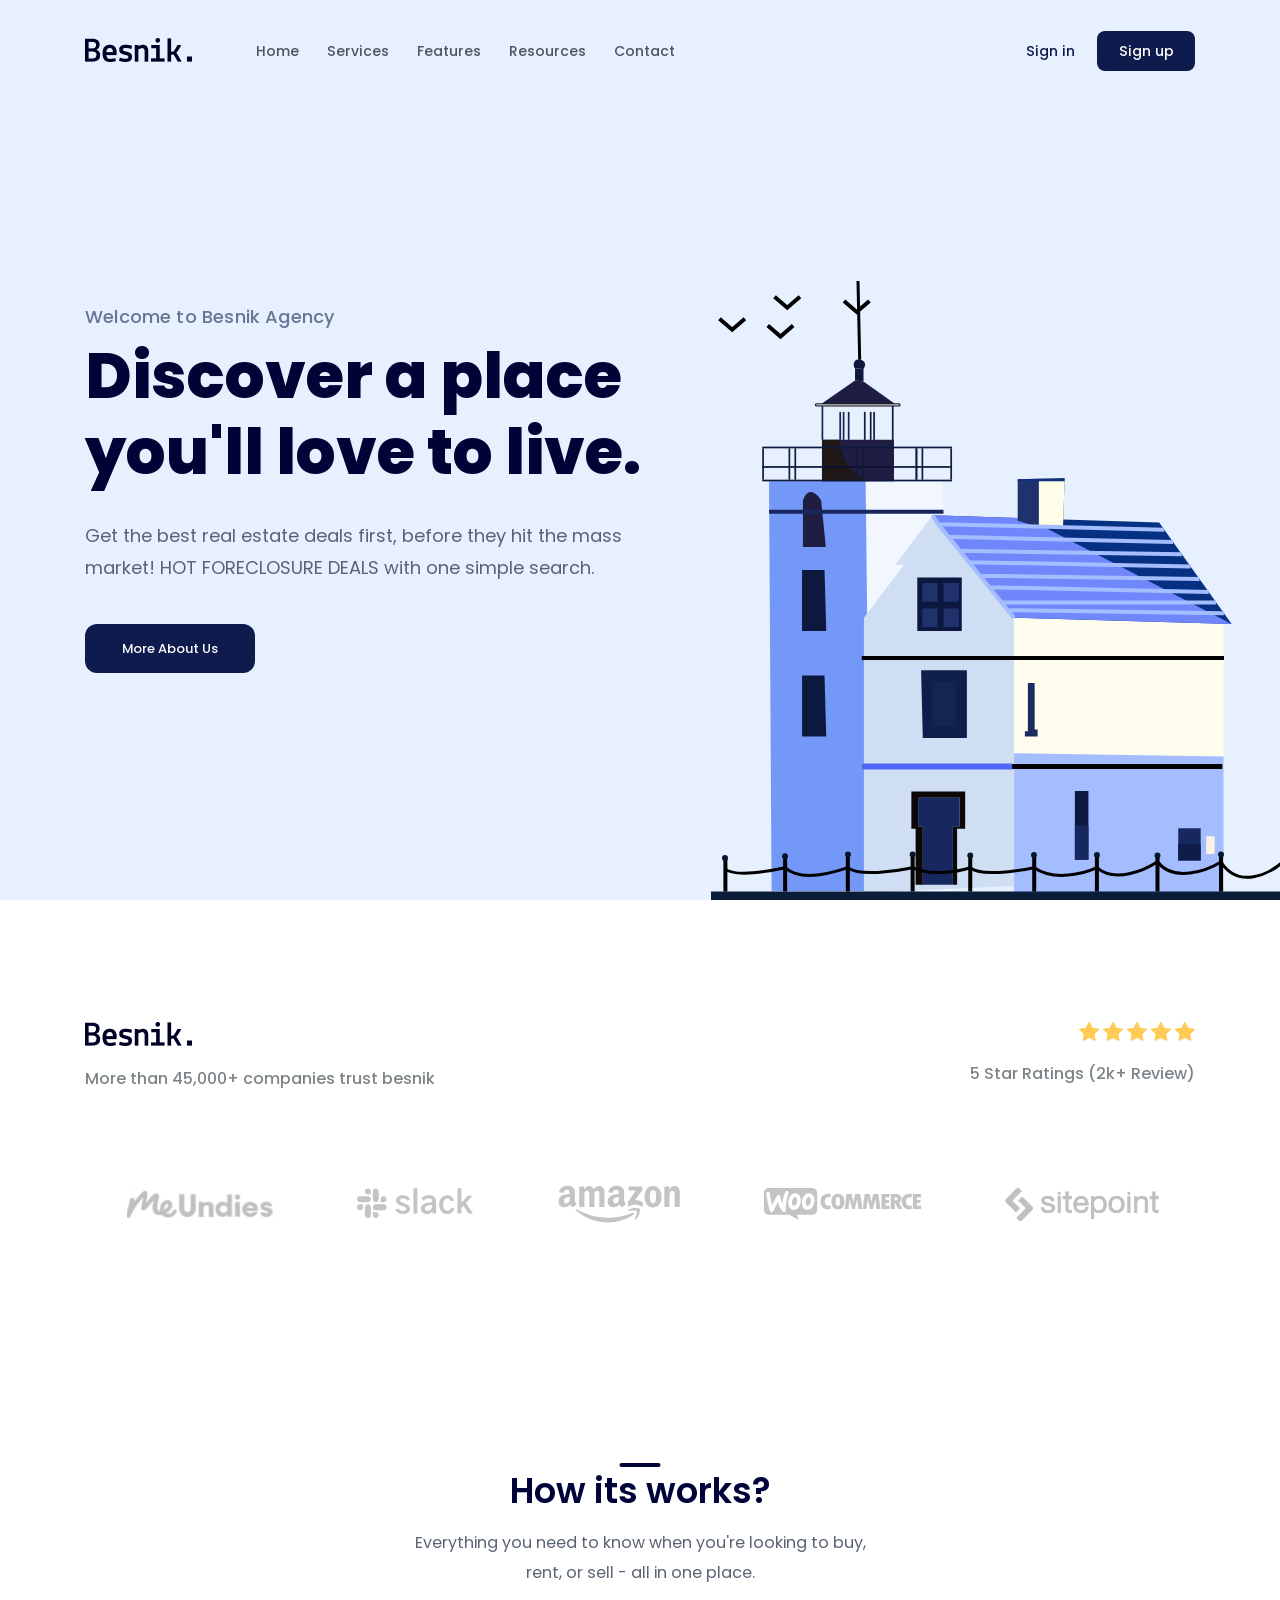
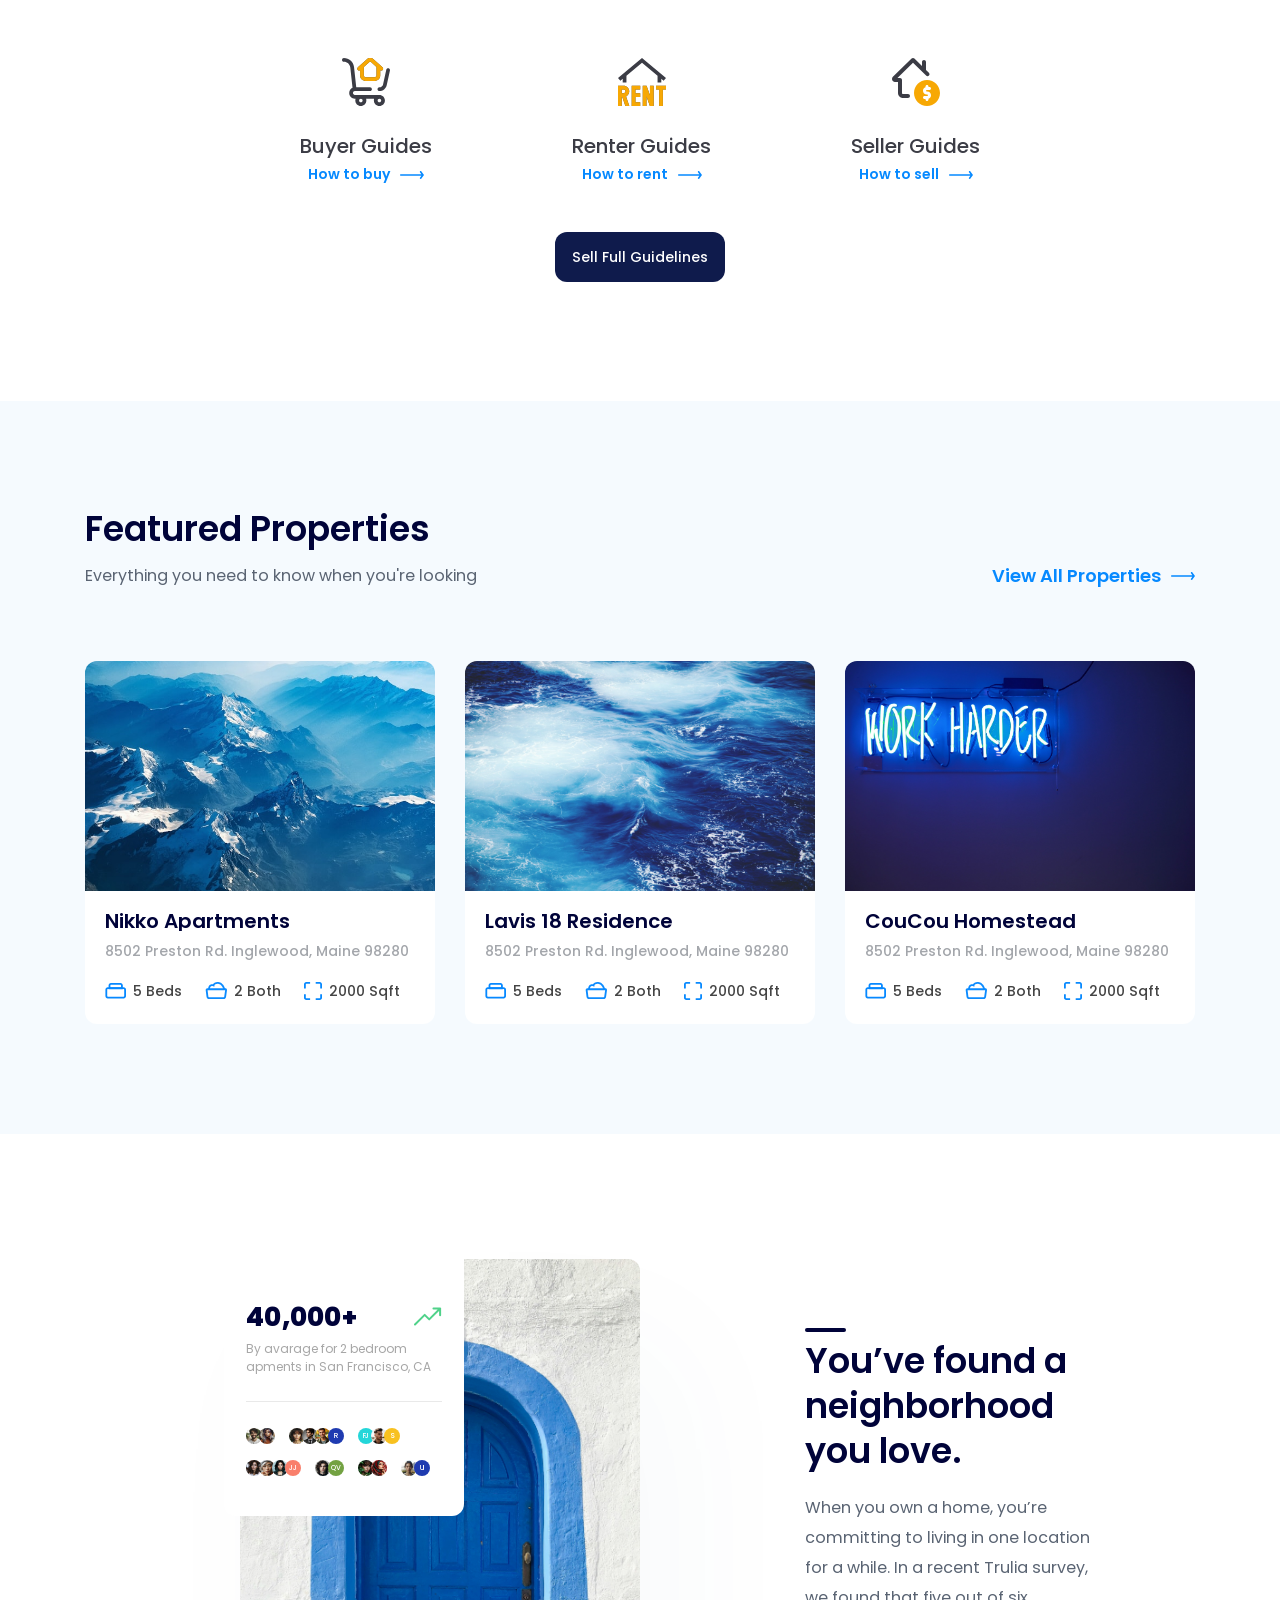
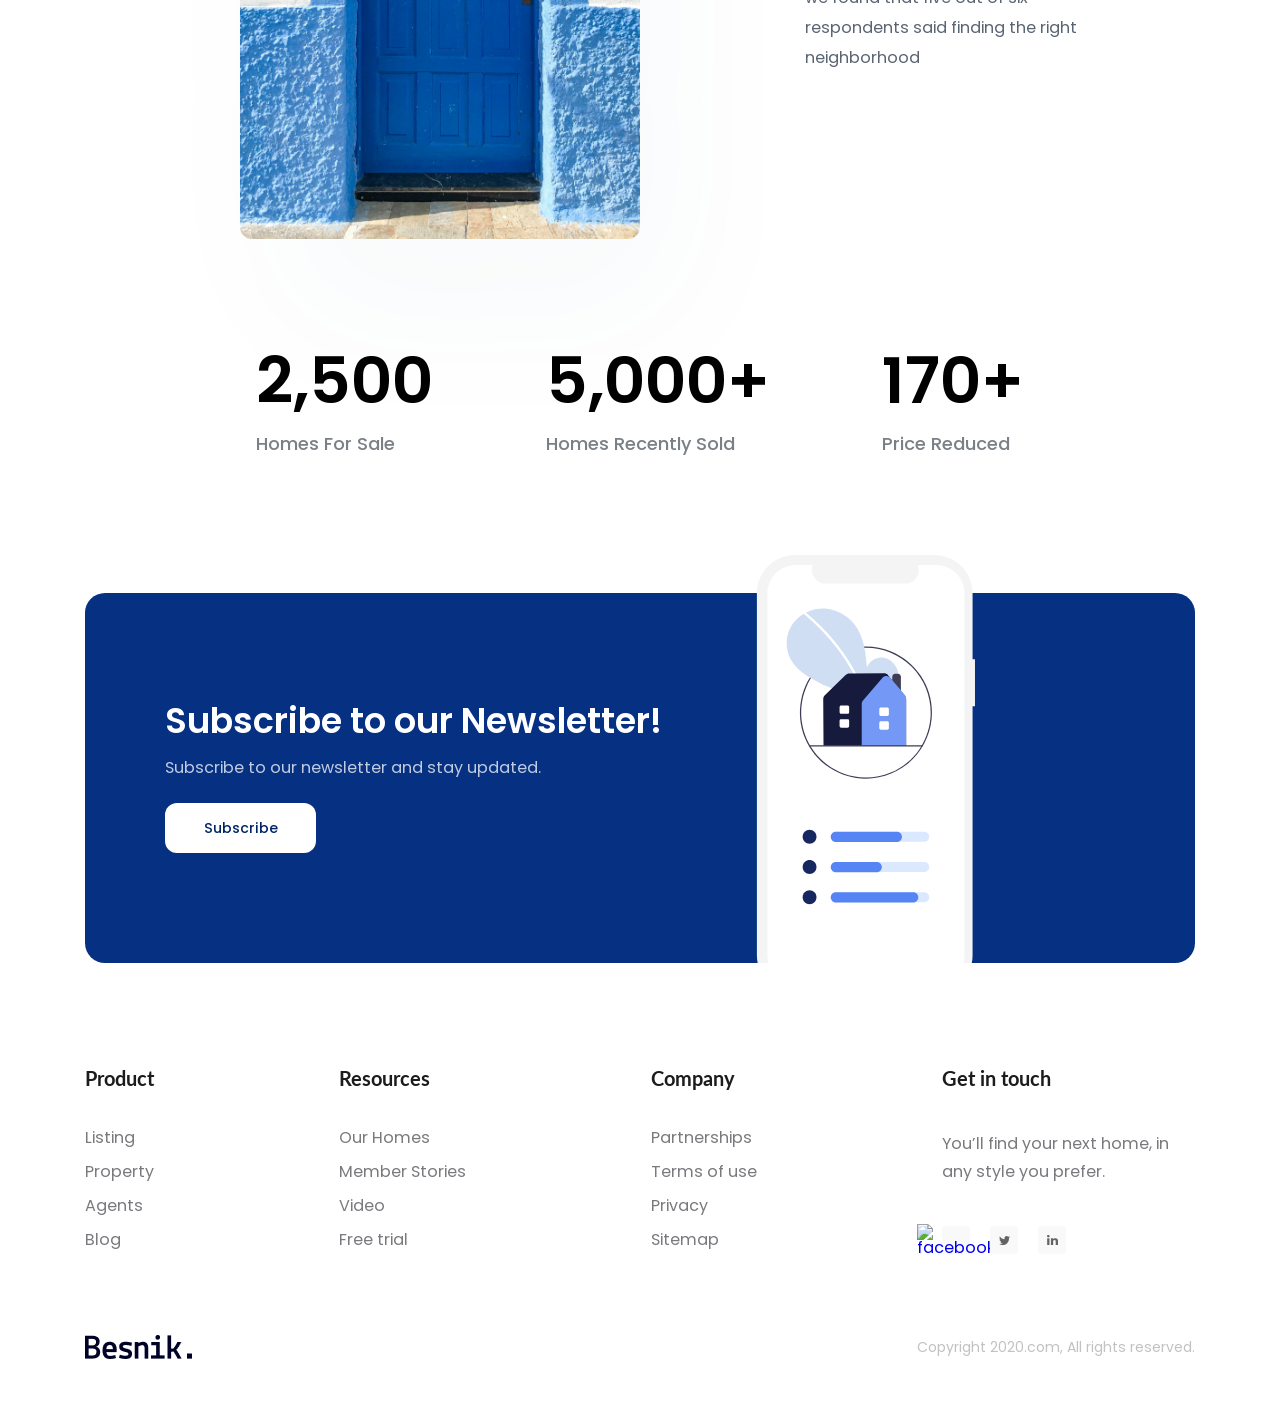
==== commit 4444e9db: "test git pull" ====
--- a/index.html
+++ b/index.html
@@ -1,6 +1,7 @@
 <!DOCTYPE html>
 <html lang="en">
     <head>
+        <!-- test git pull -->
         <meta charset="UTF-8" />
         <meta name="viewport" content="width=device-width, initial-scale=1.0" />
         <title>F8 Project 01</title>
--- a/assets/css/styles.css
+++ b/assets/css/styles.css
@@ -402,7 +402,7 @@
 
 .stats .img-block .image {
     width: 40rem;
-    hight: 46rem;
+    height: 58rem;
     object-fit: cover;
     border-radius: 1.2rem;
     background: url(<path-to-image>) lightgray 0px -79.595px / 100% 117.792% no-repeat;
